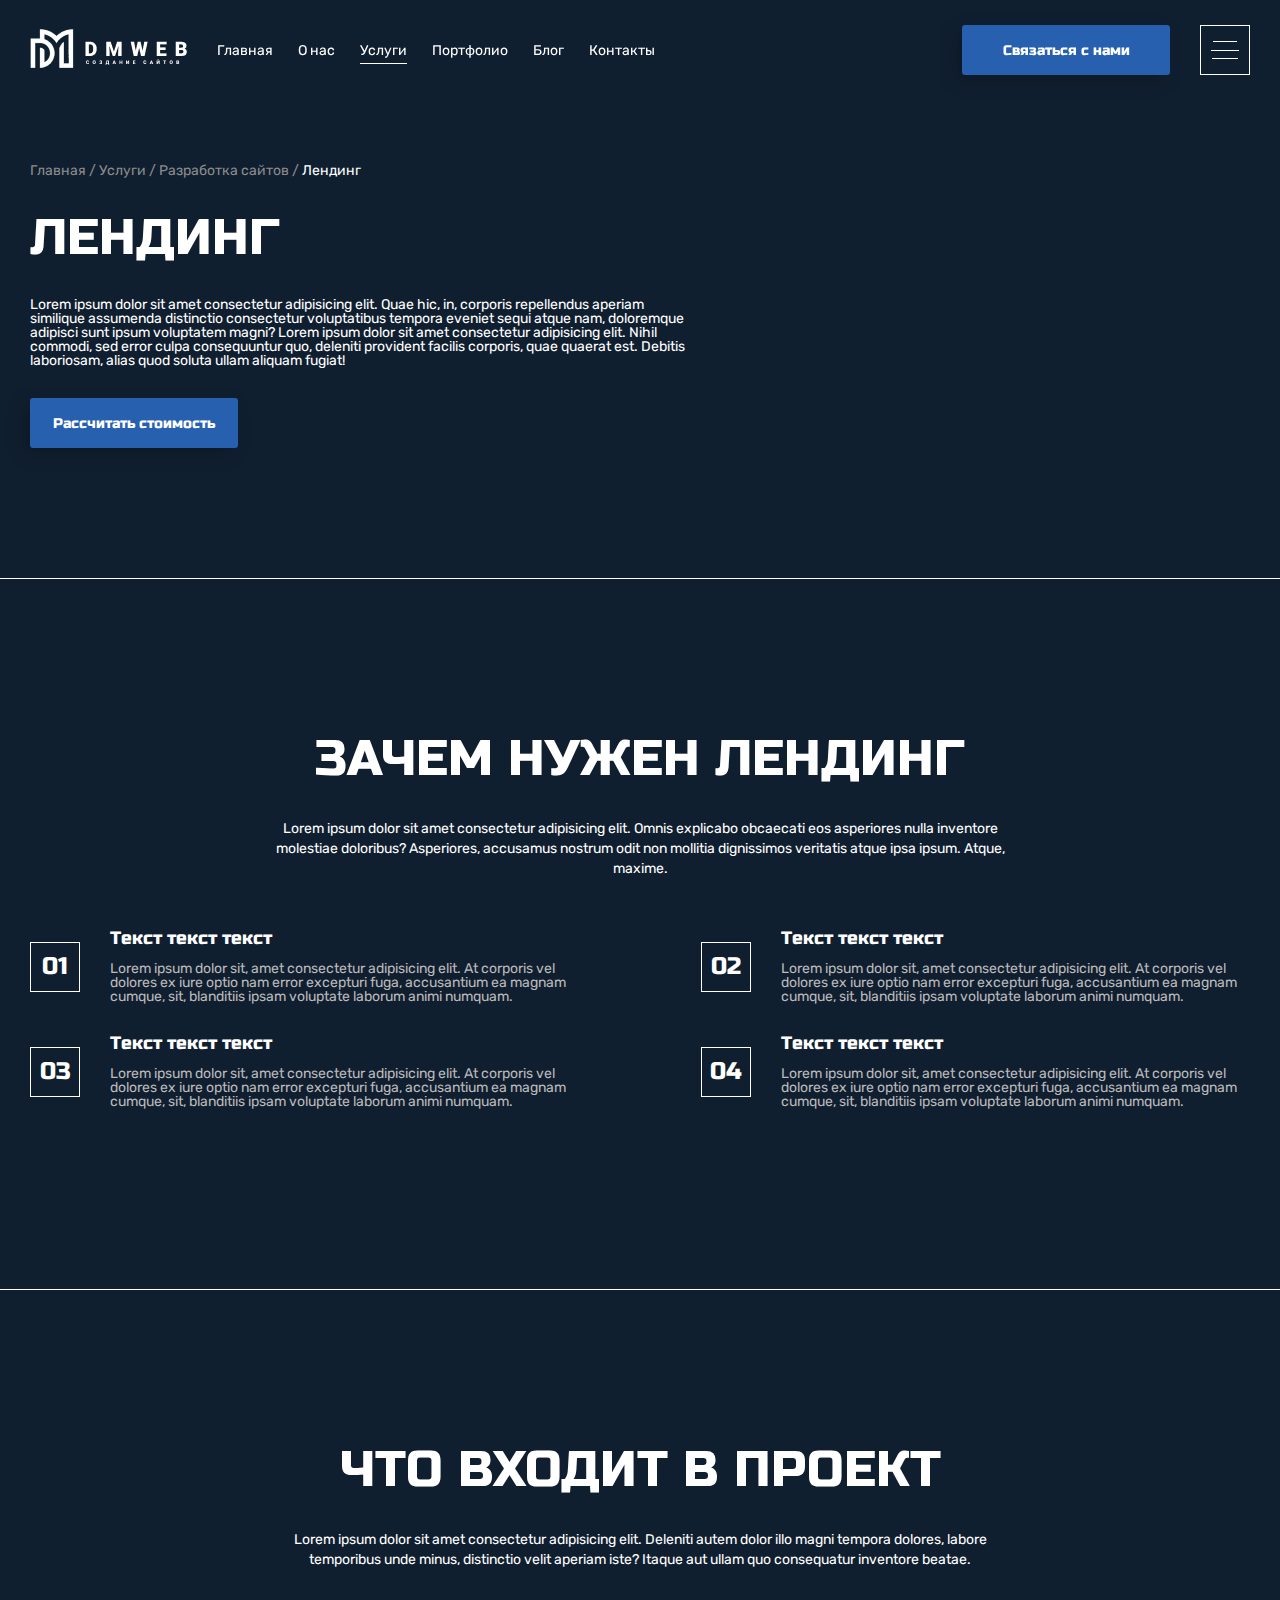
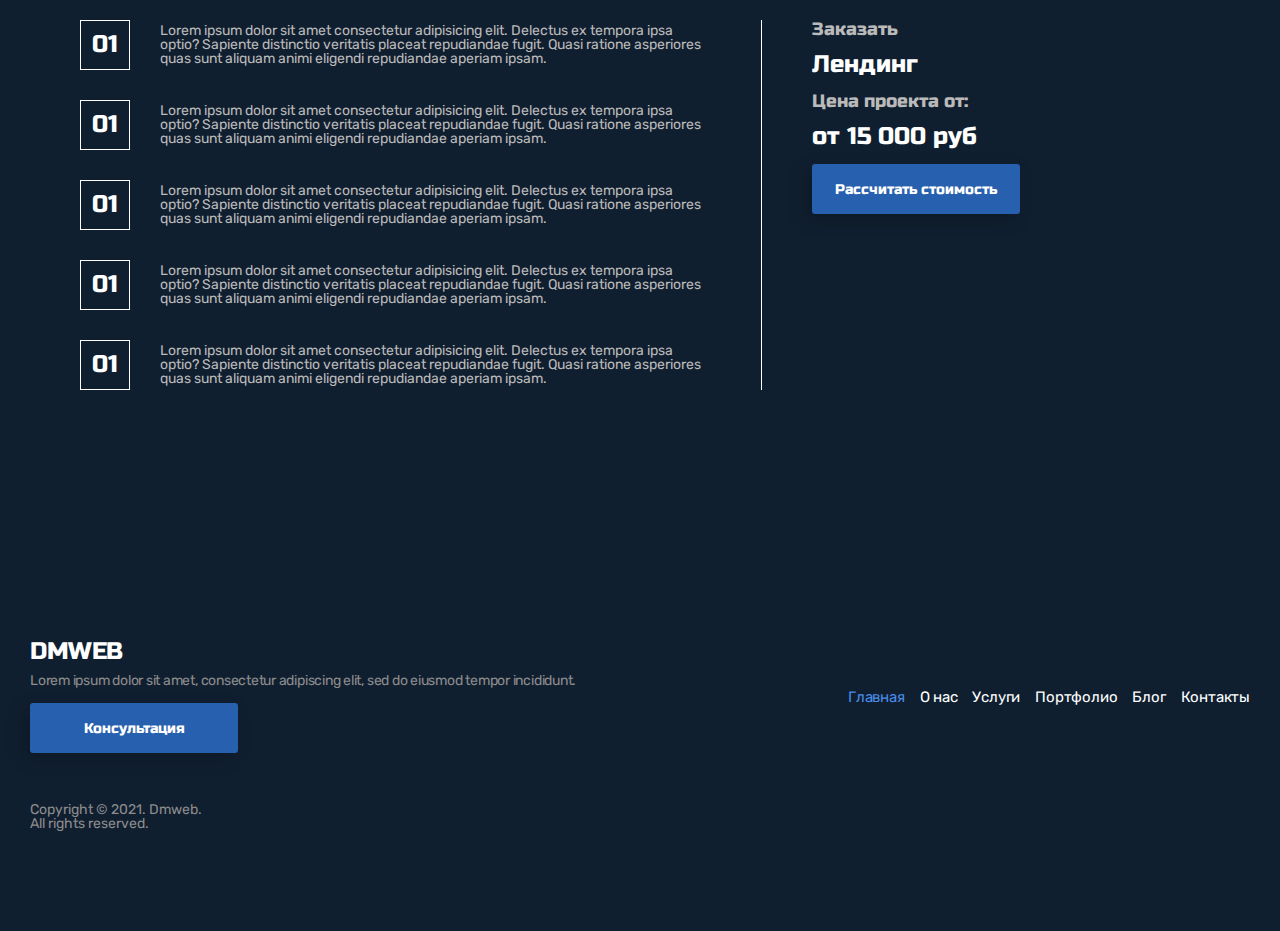
==== page-service.html @ edd835be "add" ====
<!DOCTYPE html>
<html lang="ru">

<head>
    <meta charset="UTF-8">
    <meta http-equiv="X-UA-Compatible" content="IE=edge">
    <meta name="viewport" content="width=device-width, initial-scale=1.0">
    <title>Мой сайт</title>
    <!-- <link rel="stylesheet" href="assets/css/magnific-popup.css"> -->
    <link rel="stylesheet" href="assets/css/reset.css">
    <link rel="stylesheet" href="css/style.css">
    <link rel="stylesheet" href="css/media.css">
</head>

<body>




    <header class="header">
        <div class="container header__container">
            <div class="header__left">
                <a href="index.html" class="header__logo">
                    <img src="img/icons/logo.png" alt="" class="header__logo-img">
                </a>
                <nav class="header__nav">
                    <ul class="header__list">
                        <li class="header__item ">
                            <a href="index.html" class="header__link main-text">Главная</a>
                        </li>
                        <li class="header__item">
                            <a href="#" class="header__link main-text">О нас</a>
                        </li>
                        <li class="header__item header__link-active">
                            <a href="service.html" class="header__link main-text">Услуги</a>
                        </li>
                        <li class="header__item">
                            <a href="#" class="header__link main-text">Портфолио</a>
                        </li>
                        <li class="header__item">
                            <a href="#" class="header__link main-text">Блог</a>
                        </li>
                        <li class="header__item">
                            <a href="#" class="header__link main-text">Контакты</a>
                        </li>

                    </ul>
                </nav>
            </div>
            <div class="header__right">
                <a href="mailto:info@gmail.com" class="header__mail main-text">info@gmail.com</a>
                <a href="tel:79017920866" class="header__phone main-text">+7 (901) - 792 - 08 - 66</a>
                <button class="header__button btn reset-btn" data-path="form-popup">Связаться с нами</button>
                <button class="header__burger burger reset-btn" aria-label="Открыть меню">
                    <span class="burger__line"></span>
                    <span class="burger__line"></span>
                    <span class="burger__line"></span>
                </button>
            </div>
        </div>
    </header>

    <main class="main">
        <section class="service-page">
            <div class="container service-page__container">
                <div class="service-page__wrapper">
                    <span class="board main-text"><span class="board-before">Главная / Услуги / Разработка сайтов /
                        </span>
                        Лендинг</span>
                    <h2 class="service-page__title title">Лендинг</h2>
                    <p class="service-page__descr main-text">Lorem ipsum dolor sit amet consectetur adipisicing
                        elit. Quae hic, in, corporis repellendus aperiam similique assumenda distinctio consectetur
                        voluptatibus tempora eveniet sequi atque nam, doloremque adipisci sunt ipsum voluptatem magni?
                        Lorem ipsum dolor sit amet consectetur adipisicing elit. Nihil commodi, sed error culpa
                        consequuntur quo, deleniti provident facilis corporis, quae quaerat est. Debitis laboriosam,
                        alias quod soluta ullam aliquam fugiat!
                    </p>
                    <button class="service-page__btn btn reset-btn">Рассчитать стоимость</button>
                </div>
            </div>
        </section>
        <section class="service-main">
            <div class="container service-main__container">
                <h2 class="service-main__title title">Зачем нужен лендинг</h2>
                <p class="service-main__subtitle main-text">
                    Lorem ipsum dolor sit amet consectetur adipisicing elit. Omnis explicabo obcaecati eos asperiores
                    nulla inventore molestiae doloribus? Asperiores, accusamus nostrum odit non mollitia dignissimos
                    veritatis atque ipsa ipsum. Atque, maxime.
                </p>
                <ul class="service-main__list">
                    <li class="service-main__item">
                        <span class="service-main__number">01</span>
                        <div class="service-main__wrapper">
                            <span class="service-main__item-title main-text">Текст текст текст</span>
                            <p class="service-main__descr main-text">Lorem ipsum dolor sit, amet consectetur adipisicing
                                elit. At corporis vel dolores ex iure optio nam error excepturi fuga, accusantium ea
                                magnam cumque, sit, blanditiis ipsam voluptate laborum animi numquam.</p>
                        </div>
                    </li>
                    <li class="service-main__item">
                        <span class="service-main__number">02</span>
                        <div class="service-main__wrapper">
                            <span class="service-main__item-title main-text">Текст текст текст</span>
                            <p class="service-main__descr main-text">Lorem ipsum dolor sit, amet consectetur adipisicing
                                elit. At corporis vel dolores ex iure optio nam error excepturi fuga, accusantium ea
                                magnam cumque, sit, blanditiis ipsam voluptate laborum animi numquam.</p>
                        </div>
                    </li>
                    <li class="service-main__item">
                        <span class="service-main__number">03</span>
                        <div class="service-main__wrapper">
                            <span class="service-main__item-title main-text">Текст текст текст</span>
                            <p class="service-main__descr main-text">Lorem ipsum dolor sit, amet consectetur adipisicing
                                elit. At corporis vel dolores ex iure optio nam error excepturi fuga, accusantium ea
                                magnam cumque, sit, blanditiis ipsam voluptate laborum animi numquam.</p>
                        </div>
                    </li>
                    <li class="service-main__item">
                        <span class="service-main__number">04</span>
                        <div class="service-main__wrapper">
                            <span class="service-main__item-title main-text">Текст текст текст</span>
                            <p class="service-main__descr main-text">Lorem ipsum dolor sit, amet consectetur adipisicing
                                elit. At corporis vel dolores ex iure optio nam error excepturi fuga, accusantium ea
                                magnam cumque, sit, blanditiis ipsam voluptate laborum animi numquam.</p>
                        </div>
                    </li>
                </ul>
            </div>

        </section>

        <section class="service-price">
            <div class="container service-price__container">
                <h2 class="service-price__title title">Что входит в проект</h2>
                <div class="service-price__subtitle main-text">Lorem ipsum dolor sit amet consectetur adipisicing elit. Deleniti autem dolor illo magni tempora dolores, labore temporibus unde minus, distinctio velit aperiam iste? Itaque aut ullam quo consequatur inventore beatae.</div>
                <div class="service-price__wrapper">
                    <div class="service-price__left">
                        <ul class="service-price__list">
                            <li class="service-price__item">
                                <span class="service-price__number">01</span>
                                <div class="service-price__descr main-text">Lorem ipsum dolor sit amet consectetur adipisicing elit. Delectus ex tempora ipsa optio? Sapiente distinctio veritatis placeat repudiandae fugit. Quasi ratione asperiores quas sunt aliquam animi eligendi repudiandae aperiam ipsam.</div>
                            </li>
                            <li class="service-price__item">
                                <span class="service-price__number">01</span>
                                <div class="service-price__descr main-text">Lorem ipsum dolor sit amet consectetur adipisicing elit. Delectus ex tempora ipsa optio? Sapiente distinctio veritatis placeat repudiandae fugit. Quasi ratione asperiores quas sunt aliquam animi eligendi repudiandae aperiam ipsam.</div>
                            </li>
                            <li class="service-price__item">
                                <span class="service-price__number">01</span>
                                <div class="service-price__descr main-text">Lorem ipsum dolor sit amet consectetur adipisicing elit. Delectus ex tempora ipsa optio? Sapiente distinctio veritatis placeat repudiandae fugit. Quasi ratione asperiores quas sunt aliquam animi eligendi repudiandae aperiam ipsam.</div>
                            </li>
                            <li class="service-price__item">
                                <span class="service-price__number">01</span>
                                <div class="service-price__descr main-text">Lorem ipsum dolor sit amet consectetur adipisicing elit. Delectus ex tempora ipsa optio? Sapiente distinctio veritatis placeat repudiandae fugit. Quasi ratione asperiores quas sunt aliquam animi eligendi repudiandae aperiam ipsam.</div>
                            </li>
                            <li class="service-price__item">
                                <span class="service-price__number">01</span>
                                <div class="service-price__descr main-text">Lorem ipsum dolor sit amet consectetur adipisicing elit. Delectus ex tempora ipsa optio? Sapiente distinctio veritatis placeat repudiandae fugit. Quasi ratione asperiores quas sunt aliquam animi eligendi repudiandae aperiam ipsam.</div>
                            </li>
                        </ul>
                    </div>
                    <div class="service-price__right">
                        <span class="service-price__right-order">Заказать</span>
                        <span class="service-price__right-title">Лендинг</span>
                        <span class="service-price__right-order">Цена проекта от:</span>
                        <span class="service-price__right-title">от 15 000 руб</span>
                        <button class="service-page__btn btn reset-btn">Рассчитать стоимость</button>
                    </div>
                </div>
            </div>
        </section>
    </main>


    <div class="modals">
        <div class="modal-overlay">
            <div class=" modal modal--1" data-target="form-popup">
                <span class="modal-form__title">Dmweb</span>
                <div class="modal-wrapper">
                    <div class="modal-form__left">
                        <span class="modal__form-descr main-text">
                            Хотите сделать что-нибудь отличное? Позвольте вам помочь. Мы составим план,
                            и подготовим предложение.
                        </span>
                        <span class="modal__form-descr main-text">
                            Готовы? Свяжитесь с нами сегодня.
                        </span>
                        <form action="#" class="modal-form__form">
                            <input type="text" class="form-input" placeholder="Имя" name="name">
                            <input type="mail" class="form-input" placeholder="Email" name="email">
                            <textarea name="text" id="" cols="30" rows="1" placeholder="Ваш текст"
                                class="form-input form-textarea"></textarea>
                            <button class="form-button btn reset-btn" type="submit">Отправить</button>
                        </form>
                    </div>
                    <div class="modal-form__right">
                        <img src="img/logomodal.png" alt="" class="modal-logo">
                        <span class="modal-contacts">Наши контакты</span>
                        <a href="tel:79017920866" class="modal-phone main-text">+7 (901) 792 08 66</a>
                        <a href="mailto:info@gmail.com" class="modal-email main-text">info@gmail.com</a>
                    </div>
                </div>
            </div>

            <div class="modal modal--2" data-target="form-consult">
                <span class="modal-form__title">Dmweb</span>
                <div class="modal-wrapper">
                    <div class="modal-form__left">
                        <span class="modal__form-descr main-text">
                            Хотите сделать что-нибудь отличное? Позвольте вам помочь. Мы составим план,
                            и подготовим предложение.
                        </span>
                        <span class="modal__form-descr main-text">
                            Готовы? Свяжитесь с нами сегодня.
                        </span>
                        <form action="#" class="modal-form__form">
                            <input type="text" class="form-input" placeholder="Введите ваш номер" name="phone">

                            <button class="form-button btn reset-btn" type="submit">Отправить</button>
                        </form>
                    </div>
                    <div class="modal-form__right">
                        <img src="img/logomodal.png" alt="" class="modal-logo">
                        <span class="modal-contacts">Наши контакты</span>
                        <a href="tel:79017920866" class="modal-phone main-text">+7 (901) 792 08 66</a>
                        <a href="mailto:info@gmail.com" class="modal-email main-text">info@gmail.com</a>
                    </div>
                </div>
            </div>




            <button class="modal-close reset-btn" aria-label="Открыть меню">

            </button>
        </div>
    </div>


    <footer class="footer">
        <div class="container footer__container">
            <div class="footer__top">
                <div class="footer__top-left">
                    <span class="footer__title">DMWEB</span>
                    <span class="footer__descr">Lorem ipsum dolor sit amet, consectetur adipiscing elit, sed do eiusmod
                        tempor incididunt.</span>
                    <button class="footer-btn btn reset-btn">Консультация</button>
                </div>
                <div class="footer__top-right">
                    <nav class="footer__nav">
                        <ul class="footer__list">
                            <li class="footer__item ">
                                <a href="index.html" class="footer__link footer__link-active">Главная</a>
                            </li>
                            <li class="footer__item">
                                <a href="#" class="footer__link">О нас</a>
                            </li>
                            <li class="footer__item">
                                <a href="service.html" class="footer__link">Услуги</a>
                            </li>
                            <li class="footer__item">
                                <a href="#" class="footer__link">Портфолио</a>
                            </li>
                            <li class="footer__item">
                                <a href="#" class="footer__link">Блог</a>
                            </li>
                            <li class="footer__item">
                                <a href="#" class="footer__link">Контакты</a>
                            </li>
                        </ul>
                    </nav>
                </div>
            </div>
            <div class="footer__bottom">
                <div class="footer__bottom-left">
                    <p class="copyright-descr main-text">
                        Copyright © 2021. Dmweb.
                        <br>
                        All rights reserved.
                    </p>
                </div>
                <div class="footer__bottom-right">
                    <a href="index.html" class="footer__bottom-link">
                        <img src="http://placehold.it/100x55" alt="" class="footer__bottom-logo">
                    </a>
                </div>
            </div>
        </div>
    </footer>

    <!-- <script src="https://code.jquery.com/jquery-3.6.0.min.js"></script>
<script src="assets/js/jquery.magnific-popup.min.js"></script> -->
    <script src="js/modal.js"></script>
    <script src="js/main.js"></script>
</body>

</html>
---- css/style.css ----
@font-face {
    font-family: 'Rubik';
    src: url('../fonts/Rubik-Regular.woff2') format('woff2'), url('../fonts/Rubik-Regular.woff') format('woff');
    font-display: swap;
    font-weight: 400;
    font-style: normal;
}

@font-face {
    font-family: 'Russo One';
    src: url('../fonts/RussoOne-Regular.woff2') format('woff2'), url('../fonts/RussoOne-Regular.woff') format('woff');
    font-display: swap;
    font-weight: 400;
    font-style: normal;
}

:root {
    --main-color: #ffffff;
    --btn-color: #2760AE;
    --btn-active: #1e4781;
    --offset: 30px;
}

* {
    box-sizing: border-box;
}

a {
    text-decoration: none;
}

ul {
    list-style: none;
    margin: 0;
    padding: 0;
}

img {
    max-width: 100%;
}

nav {
    display: block;
}

body {
    position: relative;
}

html {
    font-family: 'Rubik', sans-serif;
}

input, textarea, button, label {
    font-family: 'Rubik', sans-serif;
}

.container {
    max-width: 1770px;
    padding: 0 30px;
    margin: 0 auto;
    position: relative;
}

.main-text {
    color: var(--main-color);
    font-size: 14px;
}

.reset-btn {
    outline: none;
    border: none;
    padding: 0;
}

.btn {
    cursor: pointer;
    background-color: var(--btn-color);
    color: var(--main-color);
    width: 208px;
    height: 50px;
    font-family: Russo One;
    font-size: 14px;
    font-style: normal;
    font-weight: normal;
    box-shadow: -6px 6px 17px rgba(1, 11, 11, 0.26);
    border-radius: 3px;
    transition: background-color 0.3s ease-in-out;
}

.btn:hover {
    background-color: var(--btn-active);
}

.btn:active {
    background-color: var(--btn-active);
}

.leaf {
    position: fixed;
    right: 30px;
    bottom: 150px;
    transform: rotate(-90deg);
    animation: 1.5s infinite alternate arrowbottom;
}

.leaf__title {
    position: relative;
}

.leaf__title:before {
    content: '';
    position: absolute;
    background-image: url('../img/icons/arrow-left.png');
    background-position: center center;
    background-repeat: no-repeat;
    width: 55px;
    height: 15px;
    right: 115px;
}

@keyframes arrowbottom {
    from {
        bottom: 150px;
    }
    to {
        bottom: 190px;
    }
}

.consultation-wrapper {
    position: absolute;
    bottom: 60px;
    right: 110px;
    max-width: 208px;
    display: flex;
    flex-direction: column;
}

.counsultation-title {
    text-align: right;
    margin-bottom: 15px;
    font-size: 12px;
    line-height: 14px;
}

.consultation-btn {
    position: relative;
}

.consultation-btn:after {
    content: '';
    position: absolute;
    bottom: -25px;
    right: 5px;
    background-image: url('../img/icons/union.png');
    background-repeat: no-repeat;
    background-size: cover;
    width: 45px;
    height: 45px;
}

.modal--pc>iframe {
    max-width: 1440px;
    height: 80%;
}

.modal {
    opacity: 0;
    visibility: hidden;
    display: none;
}

.modal-visible {
    visibility: visible;
    opacity: 1;
    display: block;
    transition: all 0.3s ease-in-out;
}

.modal-form {
    display: flex;
    flex-direction: column;
    /* max-width: 600px; */
    justify-content: center;
    height: 100vh;
    width: 90%;
}

.modal--1 {
    max-width: 600px;
}

.modal--2 {
    max-width: 600px;
}

.modal-overlay {
    opacity: 0;
    visibility: hidden;
    position: fixed;
    top: 0;
    left: 0;
    width: 100%;
    height: 100%;
    background-color: #101C29;
    z-index: 999;
    transition: .3s all;
    display: flex;
    align-items: center;
    justify-content: center;
    overflow: hidden;
}

.modal-overlay--visible {
    opacity: 1;
    visibility: visible;
}

.modal-close {
    position: absolute;
    right: 96px;
    top: 25px;
    width: 50px;
    height: 50px;
    background-color: transparent;
    border: 1px solid #FFFFFF;
    outline: none;
    cursor: pointer;
}

.modal-close:before, .modal-close:after {
    content: "";
    position: absolute;
    top: 23px;
    left: 11px;
    width: 26px;
    height: 3px;
    background: #fff;
}

.modal-close:before {
    webkit-transform: rotate(45deg);
    transform: rotate(45deg);
}

.modal-close:after {
    webkit-transform: rotate(-45deg);
    transform: rotate(-45deg);
}

.close {
    position: absolute;
    right: 96px;
    top: 25px;
    width: 50px;
    height: 50px;
    background-color: transparent;
    border: 1px solid #FFFFFF;
    outline: none;
    cursor: pointer;
}

.close:before, .close:after {
    content: "";
    position: absolute;
    top: 23px;
    left: 11px;
    width: 26px;
    height: 3px;
    background: #fff;
}

.close:before {
    webkit-transform: rotate(45deg);
    transform: rotate(45deg);
}

.close:after {
    webkit-transform: rotate(-45deg);
    transform: rotate(-45deg);
}

.disable-scroll {
    position: fixed;
    overflow-y: scroll;
    width: 100%;
}

textarea {
    resize: none;
}

/* modal */

.modal-wrapper {
    display: flex;
}

.modal-form__left {
    display: flex;
    flex-direction: column;
    padding-right: 50px;
    border-right: 1px solid var(--main-color);
    width: 60%;
}

.modal-logo {
    margin-bottom: 25px;
    width: 130px;
}

.modal-form__right {
    display: flex;
    flex-direction: column;
    align-items: flex-start;
    padding-left: 50px;
}

.modal-form__form {
    display: flex;
    flex-direction: column;
}

.modal-form__title {
    font-family: Russo One;
    font-size: 40px;
    -webkit-text-fill-color: transparent;
    -webkit-text-stroke: 1px var(--main-color);
    text-transform: uppercase;
    margin-bottom: 30px;
}

.modal__form-descr {
    display: block;
    margin-bottom: 15px;
}

.form-input {
    background-color: transparent;
    color: var(--main-color);
    border: none;
    padding: 15px 15px 15px 0;
    outline: none;
    border-bottom: 1px solid var(--main-color);
    margin-bottom: 15px;
}

.form-textarea {}

.form-input::placeholder {
    color: var(--main-color);
}

.form-button {
    width: 100%;
    margin-top: 15px;
}

.modal-contacts {
    font-family: Russo One;
    font-size: 16px;
    color: var(--main-color);
    margin-bottom: 25px;
}

.modal-phone {
    font-weight: 300;
    margin-bottom: 15px;
}

.modal-email {
    font-weight: 300;
    display: inline-block;
}

/* modal */

/* burger-comment */

.header__burger {
    position: relative;
    width: 50px;
    height: 50px;
    background-color: transparent;
    border: 1px solid #FFFFFF;
    outline: none;
    cursor: pointer;
}

.burger-close {
    position: absolute;
    width: 50px;
    height: 50px;
    background-color: transparent;
    border: 1px solid #FFFFFF;
    outline: none;
    cursor: pointer;
}

.burger__line {
    position: absolute;
    display: inline-block;
    height: 1px;
    background-color: var(--main-color);
    transition: width 0.3s ease-in-out;
}

.burger__line:nth-child(1) {
    right: 0;
    left: 0;
    top: 15px;
    margin-bottom: 8px;
    width: 50%;
    margin: 0 auto;
}

.burger__line:nth-child(2) {
    right: 0;
    left: 0;
    top: 50%;
    /* transform: translateY(-50%); */
    width: 60%;
    margin: 0 auto;
}

.burger__line:nth-child(3) {
    right: 0;
    left: 0;
    width: 55%;
    margin: 0 auto;
    bottom: 15px;
}

/* burger-comment */

/* header */

.header {
    position: fixed;
    top: 0;
    width: 100%;
    padding: 25px 0;
    z-index: 999;
    background-color: transparent;
    transition: background-color 0.3s ease-in-out, box-shadow 0.3s ease-in-out;
}

.header-active {
    background-color: #10243e;
    box-shadow: 0px 5px 10px 2px rgba(34, 60, 80, 0.2);
}

.header__container {
    display: flex;
    align-items: center;
    justify-content: space-between;
}

.header__left {
    display: flex;
    align-items: center;
}

.header__right {
    display: flex;
    align-items: center;
}

.header__logo {
    margin-right: 30px;
}

.header__list {
    display: flex;
    align-items: center;
}

.header__item {
    transition: border-bottom 0.3s ease-in-out;
    padding: 5px 0;
}

.header__item:hover {
    border-bottom: 1px solid var(--main-color);
}

.header__item:not(:last-child) {
    margin-right: 25px;
}

.header__link-active {
    border-bottom: 1px solid var(--main-color);
}

.header__mail {
    margin-right: 30px;
}

.header__phone {
    margin-right: 30px;
}

.header__mail::before {
    content: '';
    background-image: url('../img/icons/mail.png');
    background-position: center;
    background-repeat: no-repeat;
    padding-right: 30px;
}

.header__phone::before {
    content: '';
    background-image: url('../img/icons/mobile.png');
    background-position: center;
    background-repeat: no-repeat;
    padding-right: 30px;
}

.header__button {
    margin-right: 30px;
}

/* header */

/* hero */

.hero {
    background-image: url('../img/background/hero-background.png');
    background-position: center;
    background-repeat: no-repeat;
    background-size: cover;
    height: 100vh;
    min-height: 720px;
    margin-left: -1px;
}

.hero__container {
    display: flex;
    flex-direction: column;
    justify-content: center;
    align-items: center;
    height: 100%;
    position: relative;
}

.hero__text {
    display: flex;
    flex-direction: column;
    align-items: center;
}

.hero__title {
    text-transform: uppercase;
    font-size: 130px;
    font-family: Russo One;
    line-height: 110%;
    position: relative;
    text-align: center;
}

.hero__title:before {
    content: '';
    background-image: url('../img/photoshop.png');
    background-position: center;
    background-repeat: no-repeat;
    position: absolute;
    top: -70px;
    left: -180px;
    width: 200px;
    height: 200px;
}

.hero__title:after {
    content: '';
    background-image: url('../img/iphone.png');
    background-position: center;
    background-repeat: no-repeat;
    position: absolute;
    top: -140px;
    right: 50px;
    width: 200px;
    height: 200px;
}

.hero__title-span {
    -webkit-text-fill-color: transparent;
    -webkit-text-stroke: 3px var(--main-color);
}

.hero__subtitle {
    font-size: 20px;
    font-family: Russo One;
    text-transform: uppercase;
    position: relative;
    display: flex;
    align-items: center;
}

.hero__subtitle::before {
    content: '';
    margin-right: 30px;
    width: 50px;
    height: 1px;
    background-color: var(--main-color);
}

.hero__subtitle::after {
    content: '';
    margin-left: 30px;
    width: 50px;
    height: 1px;
    background-color: var(--main-color);
}

.hero__descr {
    position: absolute;
    bottom: 60px;
    left: var(--offset);
    width: 45%;
}

.hero__list {
    display: flex;
    align-items: center;
}

.hero__item {
    display: flex;
    flex-direction: column;
}

.hero__item:not(:last-child) {
    margin-right: 30px;
}

.hero__item-title {
    font-family: Russo One;
    text-transform: uppercase;
    font-size: 16px;
    margin-bottom: 25px;
}

.hero__item-subtitle {
    font-size: 14px;
    line-height: 18px;
    color: #BABABA;
}

/* hero */

/* advantages */

.advantages {
    height: 100vh;
    background-color: #101f30;
    min-height: 720px;
    border-top: 1px solid var(--main-color);
}

.advantages__container {
    display: flex;
    flex-direction: column;
    justify-content: center;
    height: 100%;
    background-image: url('../img/macbook.png');
    background-repeat: no-repeat;
    background-position: right;
    background-size: 40%;
}

.advantages__wrapper {
    width: 60%;
}

.advantages__list {
    display: flex;
    flex-wrap: wrap;
    justify-content: space-between;
}

.advantages__item {
    width: 49%;
}

.advantages__item:not(:last-child) {
    margin-bottom: 30px;
}

.advantages__item-title {
    font-family: Russo One;
    font-size: 16px;
    color: var(--main-color);
    margin-bottom: 15px;
    display: block;
}

.advantages__item-descr {
    font-family: Rubik;
    font-size: 14px;
    line-height: 17px;
    color: #BABABA;
}

.advantages__right {
    width: 40%;
    background-image: url('../img/macbook.png');
    background-size: cover;
    background-repeat: no-repeat;
    height: 100%;
}

.advantages__link {
    position: relative;
    padding-left: 70px;
}

.advantages__arrow {
    position: absolute;
    left: 0;
    top: 0;
    width: 55px;
    height: 15px;
    background-image: url('../img/icons/arrow-left.png');
    transform: rotate(180deg);
    background-position: center center;
    background-repeat: no-repeat;
}

/* advantages */

/* contact */

.contact {
    height: 100vh;
    background-color: #101f30;
    min-height: 720px;
    border-top: 1px solid var(--main-color);
}

.contact__container {
    display: flex;
    justify-content: center;
    height: 100%;
}

.contact__wrapper {
    display: flex;
    flex-direction: column;
    justify-content: center;
    max-width: 600px;
    width: 80%;
}

.contact__form {
    display: flex;
    flex-direction: column;
}

.contact__descr {
    margin-bottom: 15px;
}

.copyright {
    position: absolute;
    bottom: 30px;
    left: var(--offset);
}

.copyright__descr {
    color: #8C8C8C;
}

/* contact */

/* service */

.service-list {
    display: flex;
    flex-wrap: wrap;
    justify-content: space-between;
}

.service-list__item {
    padding: 25px;
    z-index: 3;
    position: relative;
    width: 49%;
    background-color: #061525;
    display: flex;
    flex-direction: column;
    align-items: flex-start;
    margin-bottom: 25px;
}

.service-wrapper {
    padding-right: 50px;
}

/* 
.service-list__img {
    position: absolute;
    top: 0;
    left: 0;
    z-index: 1;
    width: 100%;
    height: 100%;
    object-fit: cover;
    visibility: hidden;
    opacity: 0;
    transition: opacity 0.3s ease-in-out, visibility 0.3s ease-in-out;
} */

.service-list__title {
    margin-bottom: 15px;
    font-size: 18px;
    font-weight: 500;
    font-family: Russo One;
}

.service-list__number {
    color: #bababa;
    display: block;
    margin-bottom: 15px;
}

.service-list__descr {
    margin-bottom: 20px;
}

.service-list__link {
    color: #3A7EDA;
}

.service-list__link:hover .service-list__img {
    visibility: visible;
    opacity: 1;
}

.service {
    height: 100vh;
    background-color: #101f30;
    min-height: 780px;
}

.service__container {
    display: flex;
    flex-direction: column;
    justify-content: center;
    align-items: flex-start;
    height: 100%;
}

.board {
    display: block;
    margin-bottom: 30px;
}

.board-before {
    color: #8C8C8C;
}

.service__descr {
    color: #8C8C8C;
    max-width: 600px;
    line-height: 20px;
    margin-bottom: 30px;
}

.service__list {
    display: flex;
    width: 70%;
    justify-content: space-between;
}

.service__item {
    width: 30%;
}

.service__icon {
    object-fit: cover;
    width: 100%;
    margin-bottom: 20px;
}

.service__wrapper {
    width: 60%;
    max-width: 1024px;
}

.service__item-title {
    font-family: Russo One;
    font-size: 16px;
    margin-bottom: 15px;
}

.service__item-descr {
    font-family: Rubik;
    font-size: 14px;
    line-height: 17px;
    color: #BABABA;
    margin-bottom: 30px;
}

.service__item-link {
    width: 100%;
    display: block;
    display: flex;
    align-items: center;
    justify-content: center;
}

/* service */

/* service-one */

.service__one {
    background-color: #101f30;
    padding-top: 120px;
    padding-bottom: 150px;
    border-top: 1px solid var(--main-color);
    position: relative;
}

.service__one-container {
    display: flex;
    justify-content: space-between;
}

.service__one-left {
    width: 30%;
}

.service__one-right {
    position: absolute;
    right: 0;
    top: 0;
    width: 60%;
    height: 100%;
    padding-top: 120px;
    padding-left: 70px;
    background: linear-gradient(90.94deg, rgba(6, 20, 35, 0.76) 6.2%, rgba(6, 20, 35, 0) 99.2%);
}

.service__one-descr {
    color: #BABABA;
    line-height: 20px;
    margin-bottom: 50px;
}

.service__one-subtitle {
    font-family: Russo One;
    font-size: 16px;
    text-transform: uppercase;
    color: var(--main-color);
    margin-bottom: 30px;
    display: block;
}

.service__one-list {
    display: flex;
    flex-direction: column;
    width: 60%;
    margin-bottom: 50px;
}

.service__one-item {
    display: flex;
    align-items: center;
}

.service__one-item:not(:last-child) {
    margin-bottom: 35px;
}

.service__one-item--descr {
    font-family: Rubik;
    font-size: 14px;
    line-height: 17px;
    color: #BABABA;
}

.service__one-icon {
    width: 60px;
    height: 25px;
    background-image: url('../img/icons/check.svg');
    background-position: center center;
    background-size: cover;
    margin-right: 25px;
    display: inline-block;
}

/* service-one */

/* service-two */

.service-two {
    background-color: #101f30;
    padding-top: 120px;
    padding-bottom: 250px;
    border-top: 1px solid var(--main-color);
    position: relative;
}

.service-two__container {
    display: flex;
    justify-content: flex-end;
}

.service-two__right {
    width: 45%;
}

.service-two__left {
    position: absolute;
    left: 0;
    top: 0;
    width: 50%;
    height: 100%;
    padding-top: 120px;
    padding-left: 100px;
    background: linear-gradient(270deg, rgba(6, 20, 35, 0.76) 6.2%, rgba(6, 20, 35, 0) 99.2%);
}

.service-two__descr {
    font-size: 14px;
    line-height: 17px;
    color: #BABABA;
    margin-bottom: 50px;
}

.service-two__list {
    display: flex;
    flex-direction: column;
    width: 60%;
    margin-bottom: 50px;
}

.service-two__item {
    display: flex;
    align-items: center;
}

.service-two__item:not(:last-child) {
    margin-bottom: 35px;
}

.service-two__item--descr {
    font-family: Rubik;
    font-size: 14px;
    line-height: 17px;
    color: #BABABA;
}

.service-two__icon {
    width: 60px;
    height: 25px;
    background-image: url('../img/icons/check.svg');
    background-position: center center;
    background-size: cover;
    margin-right: 25px;
    display: inline-block;
}

/* service-two */

/* service-three */

.service-three {
    background-color: #101f30;
    padding-top: 120px;
    padding-bottom: 150px;
    border-top: 1px solid var(--main-color);
    position: relative;
}

.service__one-container {
    display: flex;
    justify-content: space-between;
}

.service-three__left {
    width: 30%;
}

.service-three__right {
    position: absolute;
    right: 0;
    top: 0;
    width: 60%;
    height: 100%;
    padding-top: 120px;
    padding-left: 70px;
    background: linear-gradient(90.94deg, rgba(6, 20, 35, 0.76) 6.2%, rgba(6, 20, 35, 0) 99.2%);
}

.service-three__descr {
    color: #BABABA;
    line-height: 20px;
    margin-bottom: 50px;
}

.service-three__subtitle {
    font-family: Russo One;
    font-size: 16px;
    text-transform: uppercase;
    color: var(--main-color);
    margin-bottom: 30px;
    display: block;
}

.service-three__list {
    display: flex;
    flex-direction: column;
    width: 60%;
    margin-bottom: 50px;
}

.service-three__item {
    display: flex;
    align-items: center;
}

.service-three__item:not(:last-child) {
    margin-bottom: 35px;
}

.service-three__item--descr {
    font-family: Rubik;
    font-size: 14px;
    line-height: 17px;
    color: #BABABA;
}

.service-three__icon {
    width: 60px;
    height: 25px;
    background-image: url('../img/icons/check.svg');
    background-position: center center;
    background-size: cover;
    margin-right: 25px;
    display: inline-block;
}

/* service-three */

/* footer */

.footer {
    padding: 100px 0;
    background-color: #101f30;
}

.copyright-descr {
    color: #8C8C8C;
}

.footer__bottom {
    display: flex;
    justify-content: space-between;
    align-items: center;
}

.footer__top {
    display: flex;
    justify-content: space-between;
    align-items: center;
    margin-bottom: 50px;
}

.footer__top-left {
    display: flex;
    flex-direction: column;
}

.footer__title {
    font-family: Russo One;
    font-size: 24px;
    letter-spacing: -0.436364px;
    color: var(--main-color);
    margin-bottom: 10px;
}

.footer__descr {
    font-family: Rubik;
    font-size: 14px;
    letter-spacing: -0.231818px;
    color: #8C8C8C;
    margin-bottom: 15px;
}

.footer__list {
    display: flex;
    align-items: center;
}

.footer__item:not(:last-child) {
    margin-right: 15px;
}

.footer__link {
    color: var(--main-color);
    font-family: Rubik;
    font-size: 15px;
    letter-spacing: -0.204545px;
    transition: color 0.3s ease-in-out;
}

.footer__link-active {
    color: #488BE7;
}

.footer__link:hover {
    color: #488BE7;
}

/* footer */

.portfolio {
    padding-top: 164px;
    padding-bottom: 80px;
    background-color: #101f30;
}

.portfolio__container {
    display: flex;
    flex-direction: column;
    justify-content: center;
    align-items: flex-start;
    height: 100%;
}

.board {
    margin-bottom: 30px;
}

.board-before {
    color: #8C8C8C;
}

.title {
    display: block;
    font-family: Russo One;
    font-size: 50px;
    line-height: 60px;
    color: var(--main-color);
    text-transform: uppercase;
    margin-bottom: 30px;
}

.title-span {
    -webkit-text-fill-color: transparent;
    -webkit-text-stroke: 1px var(--main-color);
}

.category-list {
    display: flex;
    align-items: center;
    margin-bottom: 50px;
}

.category-item:not(:last-child) {
    margin-right: 30px;
}

.category-link {
    font-family: Russo One;
    font-size: 16px;
    color: #BABABA;
    display: inline-block;
    padding-bottom: 20px;
}

.category-link-active {
    color: var(--main-color);
    border-bottom: 2px solid var(--main-color);
}

.portfolio__arrow {
    position: absolute;
    left: 0;
    top: 0;
    width: 55px;
    height: 15px;
    background-image: url('../img/icons/arrow-left.png');
    transform: rotate(180deg);
    background-position: center center;
    background-repeat: no-repeat;
}

.portfolio__item-link {
    position: relative;
    padding-left: 70px;
}

.portfolio__list {
    display: flex;
    justify-content: space-between;
    flex-wrap: wrap;
}

.portfolio__item {
    display: flex;
    flex-direction: column;
    align-items: flex-start;
    width: 30%;
}

.portfolio__item:not(:last-child) {
    margin-bottom: 50px;
}

.portfolio__img {
    margin-bottom: 25px;
}

.portfolio__item-title {
    font-family: Russo One;
    font-size: 24px;
    color: var(--main-color);
    margin-bottom: 25px;
}

/* //portfolio-page */

.portfolio-page {
    padding-top: 164px;
    padding-bottom: 80px;
    background-color: #101f30;
}

.portfolio-page__container {
    display: flex;
    flex-direction: column;
    justify-content: center;
    align-items: flex-start;
    height: 100%;
}

.portfolio-page__wrapper {
    width: 55%;
    margin-bottom: 50px;
}

.portfolio-page__pc {
    width: 300px;
    height: 300px;
    border: 1px solid white;
}

.portfolio-page__link {
    position: relative;
    padding-left: 70px;
}

.portfolio-page__arrow {
    position: absolute;
    left: 0;
    top: 0;
    width: 55px;
    height: 15px;
    background-image: url('../img/icons/arrow-left.png');
    transform: rotate(180deg);
    background-position: center center;
    background-repeat: no-repeat;
}

.portfolio-page__descr {
    margin-bottom: 30px;
}

.portfolio-page__img {
    margin-bottom: 50px;
}

.portfolio-page__list {
    display: flex;
    flex-direction: column;
    width: 100%;
}

.portfolio-page__item {
    display: flex;
    align-items: center;
    width: 100%;
    max-width: 800px;
}

.portfolio-page__item-descr {
    line-height: 22px;
}

.portfolio-page__item:not(:last-child) {
    margin-bottom: 25px;
}

.portfolio-page__item-number {
    width: 50px;
    height: 50px;
    color: var(--main-color);
    font-family: Russo One;
    font-size: 24px;
    padding: 20px;
    display: flex;
    align-items: center;
    justify-content: center;
    border: 1px solid #fff;
    margin-right: 30px;
}

.portfolio-page__bottom {
    display: flex;
    justify-content: space-between;
}

.portfolio-page__left {
    width: 50%;
}

.portfolio-page__right {
    width: 50%;
    display: flex;
    justify-content: center;
    align-items: center;
    position: relative;
}

.portfolio-page__iphone {
    /* background-image: url('../img/iphone-portfolio.png');
    background-position: center;
    background-repeat: no-repeat;
    background-size: contain;
    overflow: hidden;
    height: 100%;
    width: 100%;
    display: flex;
    justify-content: center;
    align-items: center; */
}

.portfolio-page__mobile {
    position: absolute;
    left: 0;
    top: 0;
    width: 100%;
    height: 100%;
    object-fit: contain;
}

/* portfolio-page */

/* //portfolio-page */

/* service-page */

.service-page {
    padding-top: 164px;
    padding-bottom: 80px;
    background-color: #101f30;
}

.service-page__container {
    display: flex;
    flex-direction: column;
    justify-content: center;
    align-items: flex-start;
    height: 100%;
}

.service-page__wrapper {
    width: 55%;
    margin-bottom: 50px;
}

.service-page__descr {
    margin-bottom: 30px;
}

.service-main {
    background-color: #101f30;
    border-top: 1px solid #fff;
    padding-top: 150px;
    padding-bottom: 150px;
}

.service-main__title {
    text-align: center;
}

.service-main__subtitle {
    text-align: center;
    width: 60%;
    margin: 0 auto;
    line-height: 20px;
    margin-bottom: 50px;
}

.service-main__number {
    width: 50px;
    height: 50px;
    color: var(--main-color);
    font-family: Russo One;
    font-size: 24px;
    padding: 20px;
    display: flex;
    align-items: center;
    justify-content: center;
    border: 1px solid #fff;
    margin-right: 30px;
}

.service-main__list {
    display: flex;
    flex-wrap: wrap;
    justify-content: space-between;
}

.service-main__item {
    width: 45%;
    display: flex;
    align-items: center;
    margin-bottom: 30px;
}

.service-main__wrapper {
    display: flex;
    flex-direction: column;
}

.service-main__item-title {
    display: block;
    margin-bottom: 15px;
    font-size: 18px;
    font-family: Russo One;
}

.service-main__descr {
    color: #bababa;
}

.service-price {
    background-color: #101f30;
    border-top: 1px solid #fff;
    padding-top: 150px;
    padding-bottom: 150px;
}

.service-price__title {
    text-align: center;
}

.service-price__subtitle {
    width: 60%;
    margin: 0 auto;
    text-align: center;
    line-height: 20px;
    margin-bottom: 50px;
}

.service-price__wrapper {
    display: flex;
    justify-content: space-between;
}

.service-price__left {
    width: 60%;
    border-right: 1px solid #fff;
    padding-left: 50px;
    padding-right: 50px;
}

.service-price__right {
    width: 40%;
    padding-left: 50px;
    padding-right: 50px;
    display: flex;
    flex-direction: column;
}

.service-price__list {
    display: flex;
    flex-direction: column;
}

.service-price__item {
    display: flex;
    align-items: center;
}

.service-price__item:not(:last-child) {
    margin-bottom: 30px;
}

.service-price__number {
    width: 50px;
    height: 50px;
    color: var(--main-color);
    font-family: Russo One;
    font-size: 24px;
    padding: 20px;
    display: flex;
    align-items: center;
    justify-content: center;
    border: 1px solid #fff;
    margin-right: 30px;
}

.service-price__descr {
    color: #bababa;
}

.service-price__right-order {
    font-size: 18px;
    font-family: Russo One;
    color: #bababa;
    display: block;
    margin-bottom: 15px;
}

.service-price__right-title {
    font-size: 24px;
    font-family: Russo One;
    color: #fff;
    margin-bottom: 15px;
}

/* service-page */

.menu {
    background-color: #153051;
    position: fixed;
    right: -1000px;
    top: 0;
    max-width: 460px;
    width: 60%;
    height: 100vh;
    z-index: 999;
    transition: left 0.3s;
    padding: 100px 50px;
    display: flex;
    flex-direction: column;
    /* justify-content: space-between; */
    transition: right 0.4s ease-in-out;
}

.menu--showed {
    right: 0;
}

/* burger */

.burger__title {
    font-family: Russo One;
    font-size: 40px;
    -webkit-text-fill-color: transparent;
    -webkit-text-stroke: 1px var(--main-color);
    text-transform: uppercase;
    margin-bottom: 30px;
}

.burger__descr {
    display: block;
}

.burger__center {
    display: flex;
    flex-direction: column;
}

.burger__bottom {
    display: flex;
    flex-direction: column;
}

.bell {
    width: 100%;
}

.burger-form {
    display: flex;
    flex-direction: column;
    margin-bottom: 30px;
}

.burger__contact {
    font-family: Russo One;
    font-size: 16px;
    margin-bottom: 20px;
}

.burger__graphic {
    font-family: Russo One;
    font-size: 16px;
    margin-bottom: 20px;
}

.burger__tel {
    font-family: Rubik;
    font-size: 13px;
    color: #bababa;
    margin-bottom: 15px;
}

.burger__mail {
    font-family: Rubik;
    font-size: 13px;
    color: #bababa;
    margin-bottom: 15px;
}

.burger__graphic-title {
    font-family: Rubik;
    font-size: 13px;
    color: #bababa;
    margin-bottom: 15px;
}

/* burger */
---- css/media.css ----
@media (max-width: 1440px) {
    .header__mail {
        display: none;
    }

    .header__phone {
        display: none;
    }
}
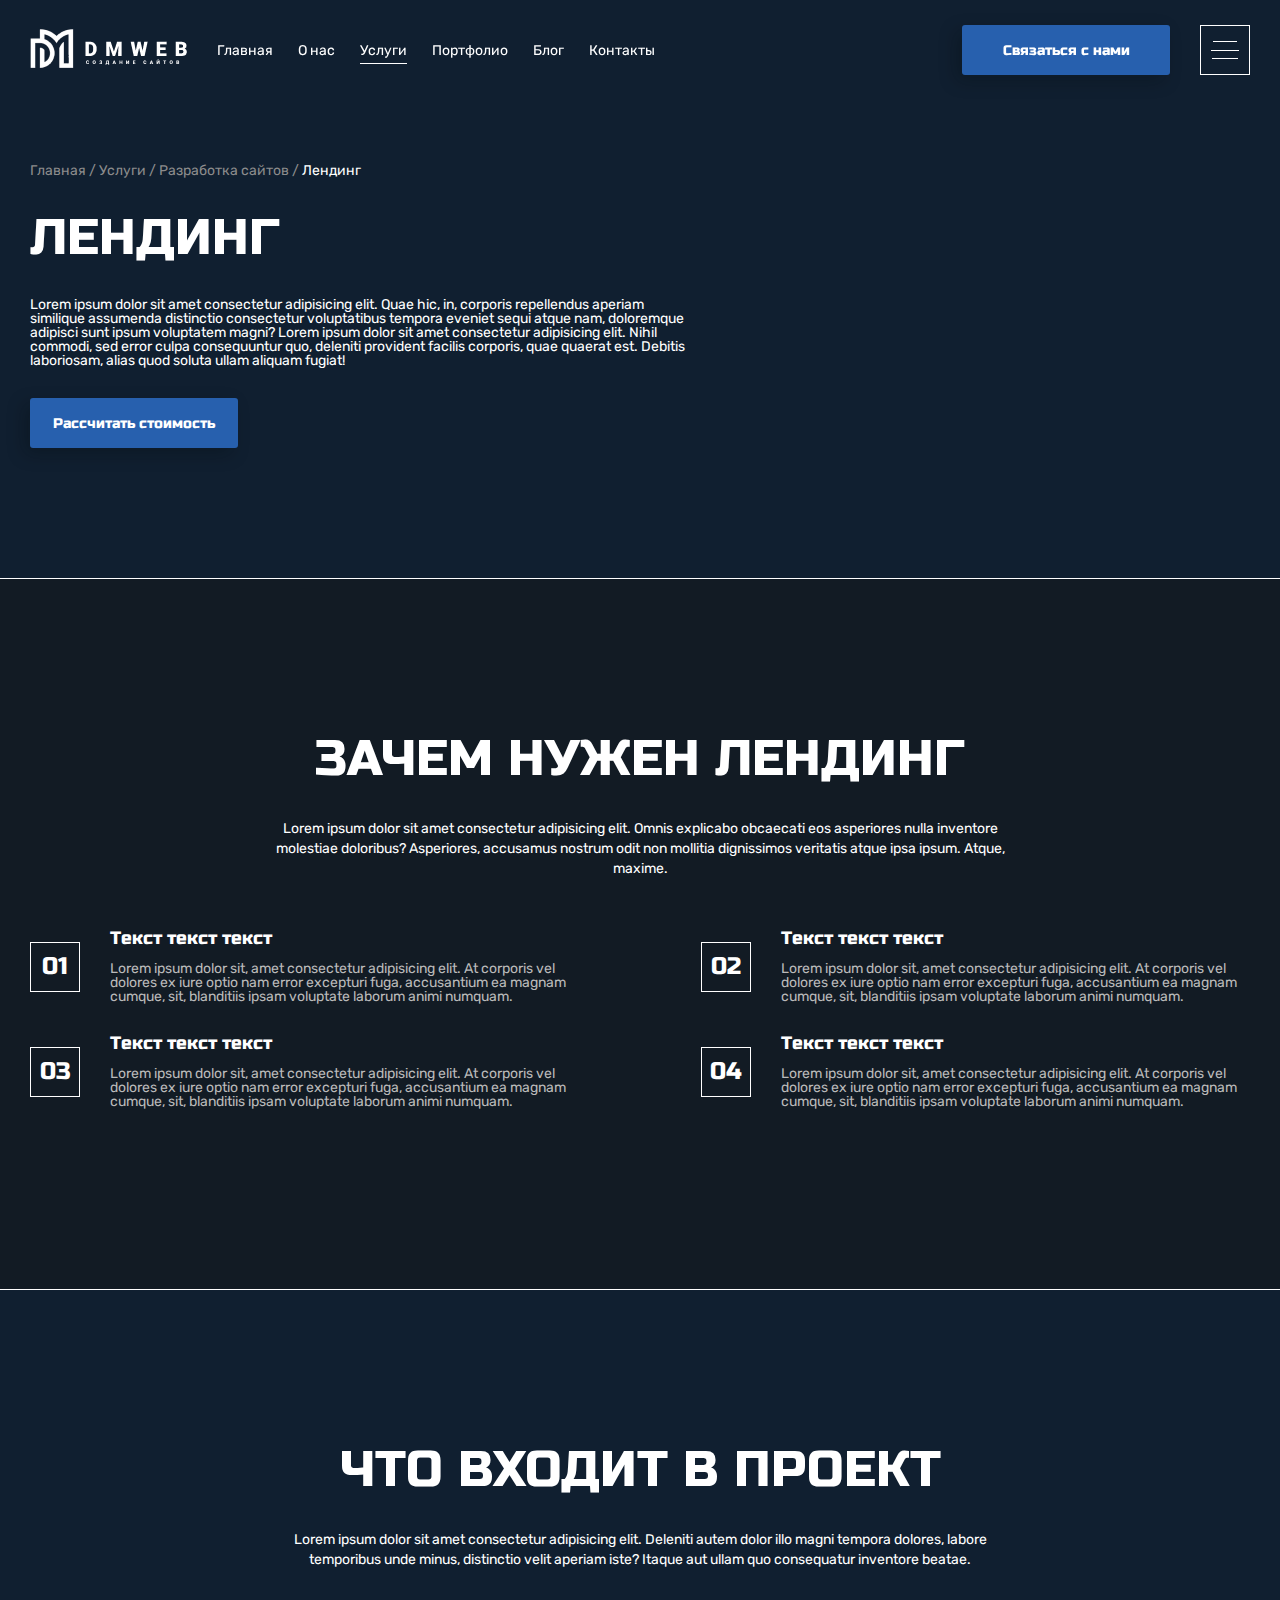
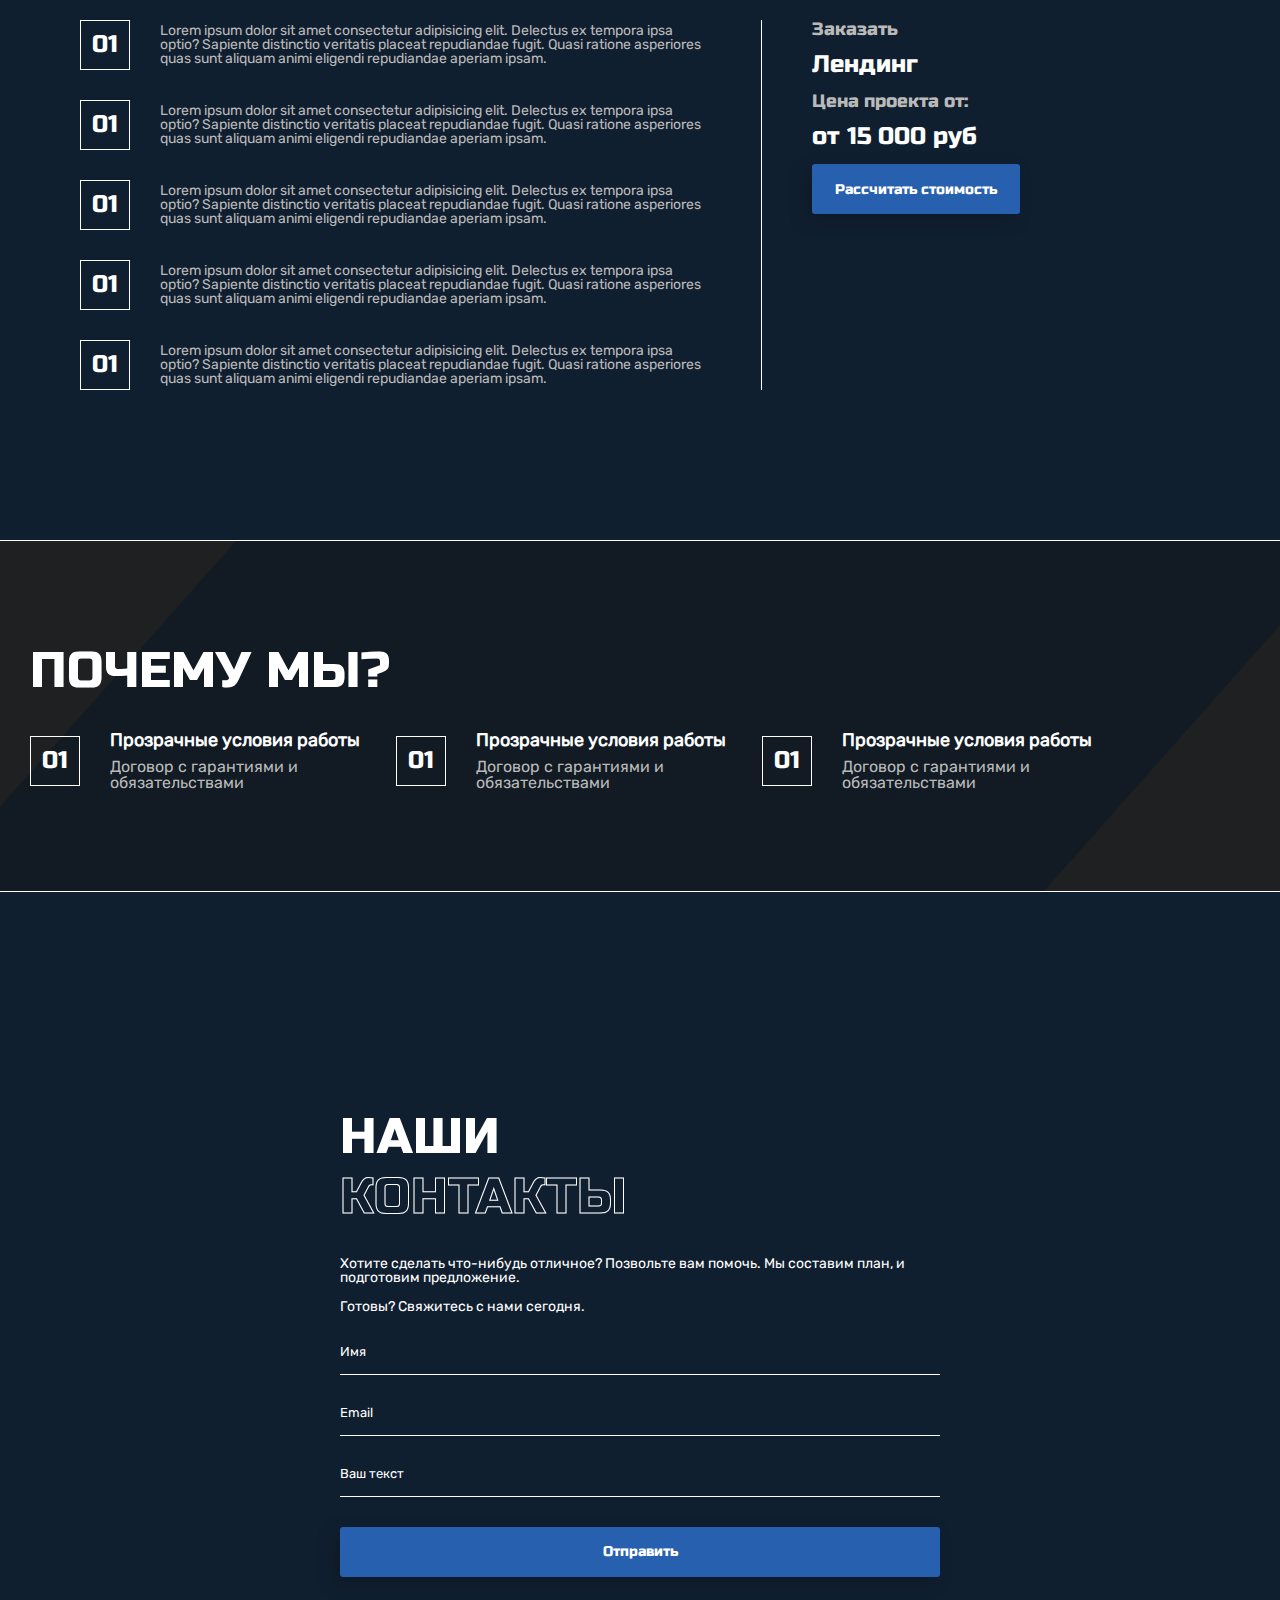
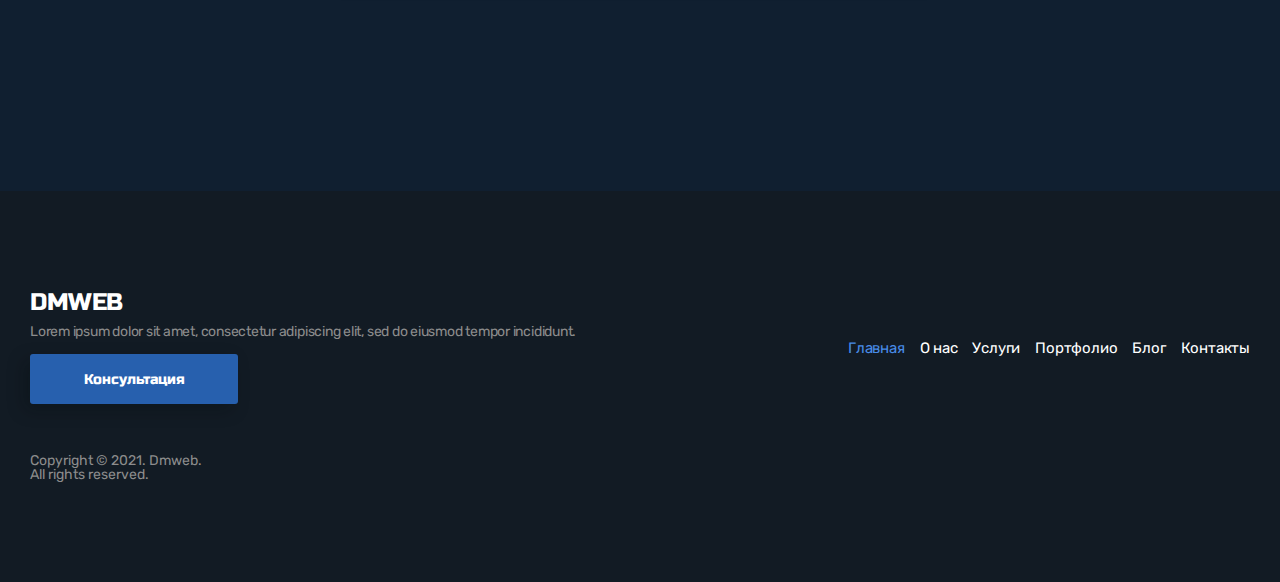
==== commit 87a12e28: "add" ====
--- a/page-service.html
+++ b/page-service.html
@@ -168,6 +168,72 @@
                 </div>
             </div>
         </section>
+        
+        <section class="why-me">
+            <div class="container why-me__container">
+                <h2 class=" title" >
+                    Почему мы?
+                </h2>
+                <ul class="why-me__list">
+                    <li class="why-me__item">
+                        <span class="why-me__number">01</span>
+                        <div class="why-me__wrapper">
+                            <span class="why-me__title">
+                                Прозрачные условия работы
+                            </span>
+                            <span class="why-me__descr">
+                                Договор с гарантиями и обязательствами
+                            </span>
+                        </div>
+                    </li>
+                    <li class="why-me__item">
+                        <span class="why-me__number">01</span>
+                        <div class="why-me__wrapper">
+                            <span class="why-me__title">
+                                Прозрачные условия работы
+                            </span>
+                            <span class="why-me__descr">
+                                Договор с гарантиями и обязательствами
+                            </span>
+                        </div>
+                    </li>
+                    <li class="why-me__item">
+                        <span class="why-me__number">01</span>
+                        <div class="why-me__wrapper">
+                            <span class="why-me__title">
+                                Прозрачные условия работы
+                            </span>
+                            <span class="why-me__descr">
+                                Договор с гарантиями и обязательствами
+                            </span>
+                        </div>
+                    </li>
+                </ul>
+            </div>
+        </section>
+
+        <section class="contact">
+            <div class="container contact__container">
+                <div class="contact__wrapper">
+                    <h2 class="title">Наши <br><span class="title-span">контакты</span></h2>
+                    <span class="contact__descr main-text">
+                        Хотите сделать что-нибудь отличное? Позвольте вам помочь. Мы составим план,
+                        и подготовим предложение.
+                    </span>
+                    <span class="contact__descr main-text">
+                        Готовы? Свяжитесь с нами сегодня.
+                    </span>
+                    <form action="#" class="contact__form">
+                        <input type="text" class="form-input" placeholder="Имя" name="name">
+                        <input type="mail" class="form-input" placeholder="Email" name="email">
+                        <textarea name="text" id="" cols="30" rows="1" placeholder="Ваш текст"
+                            class="form-input form-textarea"></textarea>
+                        <button class="form-button btn reset-btn" type="submit">Отправить</button>
+                    </form>
+                </div>
+
+            </div>
+        </section>
     </main>
 
 
--- a/css/style.css
+++ b/css/style.css
@@ -192,6 +192,10 @@
 }
 
 .modal--2 {
+    max-width: 600px;
+}
+
+.modal-thanks {
     max-width: 600px;
 }
 
@@ -1148,7 +1152,7 @@
 
 .footer {
     padding: 100px 0;
-    background-color: #101f30;
+    background-color: #121B24;
 }
 
 .copyright-descr {
@@ -1477,7 +1481,7 @@
 }
 
 .service-main {
-    background-color: #101f30;
+    background-color: #121B24;
     border-top: 1px solid #fff;
     padding-top: 150px;
     padding-bottom: 150px;
@@ -1715,4 +1719,348 @@
     margin-bottom: 15px;
 }
 
-/* burger */+/* burger */
+
+.page-contact {
+    height: 100vh;
+    background-color: #101f30;
+    display: flex;
+    align-items: center;
+}
+
+.page-contact__subtitle {
+    font: 16px "Russo One", sans-serif;
+    color: var(--main-color);
+    text-transform: uppercase;
+    color: #BABABA;
+    margin-bottom: 25px;
+}
+
+.page-contact__container {
+    display: flex;
+    flex-direction: column;
+    align-items: flex-start;
+}
+
+.page-contact__list {
+    display: flex;
+    align-items: center;
+    width: 100%;
+    margin-bottom: 25px;
+}
+
+.page-contact__item {
+    display: flex;
+    flex-direction: column;
+    align-items: flex-start;
+}
+
+.page-contact__item:not(:last-child) {
+    margin-right: 70px;
+}
+
+.page-contact__item-top {
+    font: 16px "Russo One", sans-serif;
+    color: #fff;
+    margin-bottom: 15px;
+    text-transform: uppercase;
+}
+
+.page-contact__item-bottom {
+    color: var(--main-color);
+    font-size: 14px;
+}
+
+.page-contact__copyright {
+    color: var(--main-color);
+    font-size: 16px;
+    margin-bottom: 25px;
+}
+
+.page-contact__policy {
+    color: var(--main-color);
+    font-size: 16px;
+    text-decoration: underline;
+}
+
+.why-me {
+    background-color: #121B24;
+    padding: 100px 0px;
+    position: relative;
+    border-top: 1px solid var(--main-color);
+}
+
+.why-me:before {
+    content: '';
+    display: block;
+    position: absolute;
+    top: 0;
+    left: 0;
+    width: 0;
+    height: 0;
+    border-style: solid;
+    border-width: 266px 236px 0 0;
+    border-color: #1e2021 transparent transparent;
+}
+
+.why-me:after {
+    content: '';
+    display: block;
+    position: absolute;
+    bottom: 0;
+    right: 0;
+    width: 0;
+    height: 0;
+    border-style: solid;
+    border-width: 0 0 266px 236px;
+    border-color: transparent transparent #1e2021;
+}
+
+.why-me__list {
+    display: flex;
+    flex-wrap: wrap;
+    width: 100%;
+}
+
+.why-me__item {
+    width: 30%;
+    display: flex;
+    align-items: center;
+}
+
+.why-me__number {
+    width: 50px;
+    height: 50px;
+    color: var(--main-color);
+    font-family: Russo One;
+    font-size: 24px;
+    padding: 20px;
+    display: flex;
+    align-items: center;
+    justify-content: center;
+    border: 1px solid #fff;
+    margin-right: 30px;
+}
+
+.why-me__title {
+    color: var(--main-color);
+    font-size: 18px;
+    font-weight: 700;
+    margin-bottom: 10px;
+}
+
+.why-me__descr {
+    color: #bababa;
+    font-size: 16px;
+}
+
+.why-me__wrapper {
+    display: flex;
+    flex-direction: column;
+}
+
+.uslugi {
+    background-color: #121B24;
+    padding: 100px 0;
+    border-top: 1px solid white;
+}
+
+.uslugi__item {
+    padding: 25px;
+    z-index: 3;
+    position: relative;
+    width: 30%;
+    display: flex;
+    flex-direction: column;
+    align-items: flex-start;
+    margin-bottom: 25px;
+    transition: background-color 0.3s ease-in-out;
+}
+
+.uslugi__item:hover {
+    background-color: #607A98;
+}
+
+.uslugi__list {
+    display: flex;
+    flex-wrap: wrap;
+    justify-content: space-between;
+}
+
+.uslugi__number {
+    color: #bababa;
+    display: block;
+    margin-bottom: 15px;
+}
+
+.uslugi__title {
+    margin-bottom: 15px;
+    font-size: 18px;
+    font-weight: 500;
+    font-family: Russo One;
+}
+
+.uslugi__descr {
+    margin-bottom: 35px;
+}
+
+.uslugi__link {
+    color: #3A7EDA;
+    position: absolute;
+    bottom: 0px;
+    left: 0;
+    width: 100%;
+    height: 100%;
+}
+
+.uslugi__link-type {
+    position: absolute;
+    bottom: 25px;
+    left: 25px;
+}
+
+.main-portfolio {
+    background-color: #121B24;
+    border-top: 1px solid white;
+}
+
+.main-portfolio__item {
+    height: 400px;
+    width: 33.3333333333%;
+    position: relative;
+}
+
+.main-portfolio__list {
+    display: flex;
+    flex-wrap: wrap;
+}
+
+.main-portfolio__item:nth-child(1) {
+    background-color: #347df1;
+}
+
+.main-portfolio__item:nth-child(3) {
+    background-color: purple;
+}
+
+.main-portfolio__item:nth-child(5) {
+    background-color: #347df1;
+}
+
+.main-portfolio__link {
+    position: absolute;
+    left: 0;
+    top: 0;
+    width: 100%;
+    height: 100%;
+    display: flex;
+    flex-direction: column;
+    padding: 30px;
+    justify-content: flex-end;
+    overflow: hidden;
+}
+
+.main-portfolio__type {
+    font-size: 14px;
+    line-height: 17px;
+    color: var(--main-color);
+    margin-bottom: 15px;
+}
+
+.main-portfolio__wrapper {
+    display: flex;
+    align-items: center;
+    justify-content: space-between;
+}
+
+.main-portfolio__title {
+    font-size: 30px;
+    color: var(--main-color);
+    font-weight: 500;
+    font-family: Russo One;
+}
+
+.main-portfolio__keys {
+    color: var(--main-color);
+    display: flex;
+    align-items: center;
+}
+
+.arrow {
+    display: block;
+    position: relative;
+    transition: width .3s ease;
+    height: 0;
+    width: 2.5rem;
+    border-top: 2px solid;
+    transform: translateZ(0);
+    margin-left: 10px;
+    color: #fff;
+}
+
+.arrow:before {
+    position: absolute;
+    left: 0;
+    right: 0;
+    bottom: 100%;
+    height: 100%;
+    content: "";
+}
+
+.arrow:after {
+    content: "";
+    position: absolute;
+    top: -1px;
+    left: 100%;
+    margin-left: -6px;
+    border: 2px solid;
+    border-bottom-width: 0;
+    border-left-width: 0;
+    width: 8px;
+    height: 8px;
+    transform: rotate( 45deg);
+    transform-origin: top right;
+}
+
+.main-portfolio__circle {
+    display: block;
+    height: 200px;
+    width: 200px;
+    position: absolute;
+    left: 50%;
+    top: 50%;
+    transform: translate(-50%, -50%);
+    background-color: #607A98;
+    border-radius: 180px;
+    display: flex;
+    align-items: center;
+    justify-content: center;
+    color: var(--main-color);
+    text-transform: uppercase;
+    font-weight: 500;
+}
+
+.main-portfolio__img {
+    position: absolute;
+    left: 0;
+    bottom: 0px;
+    opacity: 0;
+    object-fit: cover;
+    height: 100%;
+    transition: opacity 0.5s ease-in-out;
+}
+
+.main-portfolio__link:hover .main-portfolio__img {
+    /* bottom: 0; */
+    opacity: 1;
+}
+
+.thanks__title {
+    text-align: center;
+}
+
+.thanks__descr {
+    color: var(--main-color);
+    font-size: 18px;
+    text-align: center;
+}